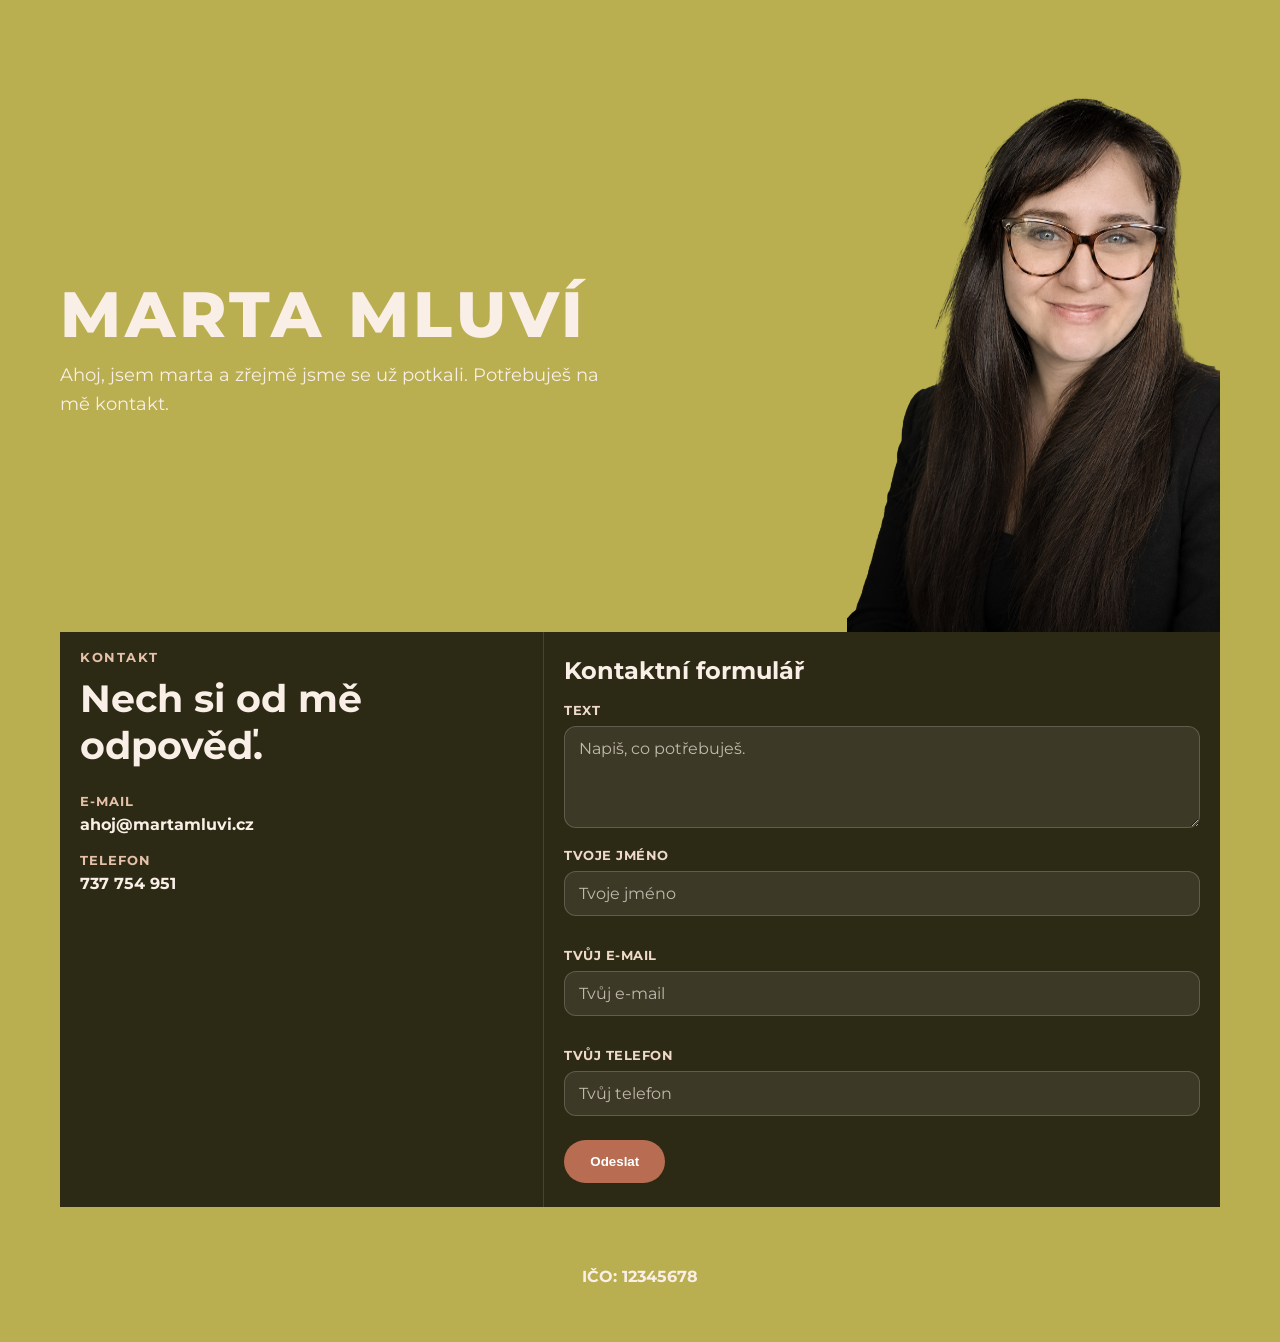
==== index.html @ 0176cd33 "hello" ====
<!doctype html>
<html lang="cs">
  <head>
    <meta charset="UTF-8" />
    <meta name="viewport" content="width=device-width, initial-scale=1.0" />
    <title>Marta Mluví</title>
    <link rel="preconnect" href="https://fonts.googleapis.com" />
    <link rel="preconnect" href="https://fonts.gstatic.com" crossorigin />
    <link
      href="https://fonts.googleapis.com/css2?family=Montserrat:wght@400;500;600;700;800&display=swap"
      rel="stylesheet"
    />
    <link rel="stylesheet" href="index.css" />
  </head>
  <body>
    <main class="page-shell">
      <section class="hero card">
        <div class="hero-copy">
          <h1>MARTA MLUVÍ</h1>
          <p class="lead">
            Ahoj, jsem marta a zřejmě jsme se už potkali. Potřebuješ na mě
            kontakt.
          </p>
        </div>

        <div class="hero-photo">
          <img src="img/portret.png" alt="Marta Mluví" />
        </div>

        <div class="photo-fill" aria-hidden="true"></div>

        <div id="kontakt" class="contact-group">
          <div class="contact-copy">
            <p class="section-label">Kontakt</p>
            <h2>Nech si od mě odpověď.</h2>

            <div class="contact-row">
              <span>E-mail</span>
              <a href="mailto:ahoj@martamluvi.cz">ahoj@martamluvi.cz</a>
            </div>

            <div class="contact-row">
              <span>Telefon</span>
              <a href="tel:+420737754951">737 754 951</a>
            </div>
          </div>

          <form class="contact-form">
            <h3>Kontaktní formulář</h3>

            <label>
              <span>Text</span>
              <textarea rows="4" placeholder="Napiš, co potřebuješ."></textarea>
            </label>

            <div class="form-grid">
              <label>
                <span>Tvoje jméno</span>
                <input type="text" placeholder="Tvoje jméno" />
              </label>

              <label>
                <span>Tvůj e-mail</span>
                <input type="email" placeholder="Tvůj e-mail" />
              </label>

              <label>
                <span>Tvůj telefon</span>
                <input type="tel" placeholder="Tvůj telefon" />
              </label>
            </div>

            <button type="submit" class="button secondary">Odeslat</button>
          </form>
        </div>
      </section>
    </main>

    <footer class="footer">
      <p>IČO: 12345678</p>
    </footer>
  </body>
</html>
---- index.css ----
:root {
  --bg: #b9ae50;
  --bg-soft: #d9d089;
  --bg-deep: #8d863f;
  --panel: #2c2a14;
  --panel-soft: #2c2a14;
  --text: #f9efe7;
  --accent: #d29a7d;
  --accent-soft: #e6c0a9;
  --accent-dark: #b86d52;
  --muted: #f0d9c8;
  --line: rgba(255, 255, 255, 0.12);
  --shadow: rgba(24, 16, 14, 0.28);
}

* {
  box-sizing: border-box;
}

html {
  scroll-behavior: smooth;
}

body {
  margin: 0;
  font-family: "Montserrat", "Segoe UI", Arial, sans-serif;
  background: #b9ae50;
  color: var(--text);
}

img {
  max-width: 100%;
  display: block;
}

.page-shell {
  max-width: 1200px;
  margin: 0 auto;
  padding: 48px 20px 24px;
}

.hero {
  display: grid;
  grid-template-columns: minmax(0, 1.1fr) minmax(0, 1fr);
  grid-template-areas:
    "copy photo"
    "contact contact";
  align-items: start;
  gap: 0;
  padding: 0;
  background: transparent;
}

.hero-copy {
  grid-area: copy;
  text-align: left;
  padding-right: 24px;
}

.eyebrow,
.section-label {
  margin: 0 0 10px;
  font-size: 0.8rem;
  letter-spacing: 0.12em;
  text-transform: uppercase;
  color: var(--accent-soft);
  font-weight: 700;
}

h1 {
  margin: 0 0 16px;
  font-size: clamp(2.4rem, 5vw, 4.8rem);
  font-weight: 800;
  letter-spacing: 0.06em;
  line-height: 0.92;
  font-family: "Montserrat", "Segoe UI", Arial, sans-serif;
}

.lead {
  margin: 0 0 28px;
  max-width: 560px;
  color: var(--text);
  font-size: 1.1rem;
  line-height: 1.7;
}

.button {
  display: inline-block;
  padding: 14px 26px;
  border: none;
  border-radius: 999px;
  background: var(--accent);
  color: white;
  text-decoration: none;
  font-weight: 700;
  transition:
    transform 0.2s ease,
    background 0.2s ease;
  cursor: pointer;
}

.button:hover {
  background: var(--accent-dark);
  transform: translateY(-1px);
}

.button.secondary {
  width: fit-content;
}

.hero-photo {
  grid-area: photo;
  position: relative;
  border-radius: 0;
  overflow: hidden;
  margin: 0;
  padding: 0;
  line-height: 0;
  align-self: start;
  height: 560px;
}

.hero-photo img {
  width: 100%;
  height: 100%;
  object-fit: contain;
  object-position: center;
  display: block;
  margin: 0;
}

.photo-fill {
  display: none;
}

.contact-group {
  grid-area: contact;
  display: grid;
  grid-template-columns: 1fr 1.4fr;
  gap: 0;
  background: #2c2a14;
  border: none;
  border-radius: 0;
  overflow: hidden;
  margin: 0;
  align-self: stretch;
  width: 100%;
}

.contact-copy,
.contact-form {
  border-radius: 0;
  background: transparent;
  border: none;
}

.contact-copy {
  padding: 18px 20px 24px;
}

.contact-copy h2 {
  margin: 0 0 24px;
  font-size: clamp(1.8rem, 3vw, 2.5rem);
}

.contact-row {
  display: flex;
  flex-direction: column;
  gap: 6px;
  margin-bottom: 18px;
  color: var(--muted);
}

.contact-row span {
  font-size: 0.82rem;
  text-transform: uppercase;
  letter-spacing: 0.08em;
  font-weight: 700;
  color: var(--accent-soft);
}

.contact-row a {
  color: var(--text);
  text-decoration: none;
  font-weight: 700;
}

.contact-form {
  padding: 24px 20px;
  border-left: 1px solid rgba(255, 255, 255, 0.12);
}

.contact-form button {
  display: inline-block;
  margin-top: 8px;
  padding: 14px 26px;
  border: none;
  border-radius: 999px;
  background: var(--accent-dark);
  color: #fff;
  font-weight: 700;
  cursor: pointer;
}

.contact-form h3 {
  margin: 0 0 18px;
  font-size: 1.5rem;
}

.contact-form label {
  display: block;
  margin-bottom: 16px;
}

.contact-form label span {
  display: block;
  margin-bottom: 8px;
  font-size: 0.8rem;
  letter-spacing: 0.04em;
  text-transform: uppercase;
  color: var(--muted);
  font-weight: 700;
}

.contact-form input,
.contact-form textarea {
  width: 100%;
  border: 1px solid rgba(255, 255, 255, 0.18);
  border-radius: 12px;
  padding: 12px 14px;
  font: inherit;
  background: rgba(255, 255, 255, 0.08);
  color: var(--text);
}

.contact-form input::placeholder,
.contact-form textarea::placeholder {
  color: rgba(249, 239, 231, 0.7);
}

.contact-form textarea {
  min-height: 100px;
  resize: vertical;
}

.form-grid {
  display: grid;
  gap: 16px;
}

.footer {
  padding: 20px 20px 40px;
  text-align: center;
  color: var(--text);
  font-weight: 700;
}

@media (min-width: 901px) {
  .page-shell {
    padding-top: 72px;
  }

  .hero-copy {
    padding-top: 28px;
    align-self: center;
  }

  .hero-photo {
    display: flex;
    justify-content: flex-end;
  }

  .hero-photo img {
    width: auto;
    max-width: 100%;
    height: 100%;
    object-fit: contain;
    object-position: right center;
  }
}

@media (max-width: 900px) {
  .hero,
  .contact-group {
    grid-template-columns: 1fr;
    grid-template-rows: auto;
  }

  .hero {
    padding: 32px 24px;
  }

  .hero-copy,
  .hero-photo,
  .photo-fill,
  .contact-group {
    grid-column: 1;
    grid-row: auto;
  }

  .hero-photo {
    display: flex;
    justify-content: flex-end;
    width: 100%;
  }

  .hero-photo img {
    width: auto;
    max-width: 100%;
    height: 100%;
    object-fit: contain;
    object-position: right center;
  }

  .photo-fill {
    min-height: 0;
    display: none;
  }

  .contact-form {
    border-left: none;
    border-top: 1px solid rgba(255, 255, 255, 0.12);
  }
}
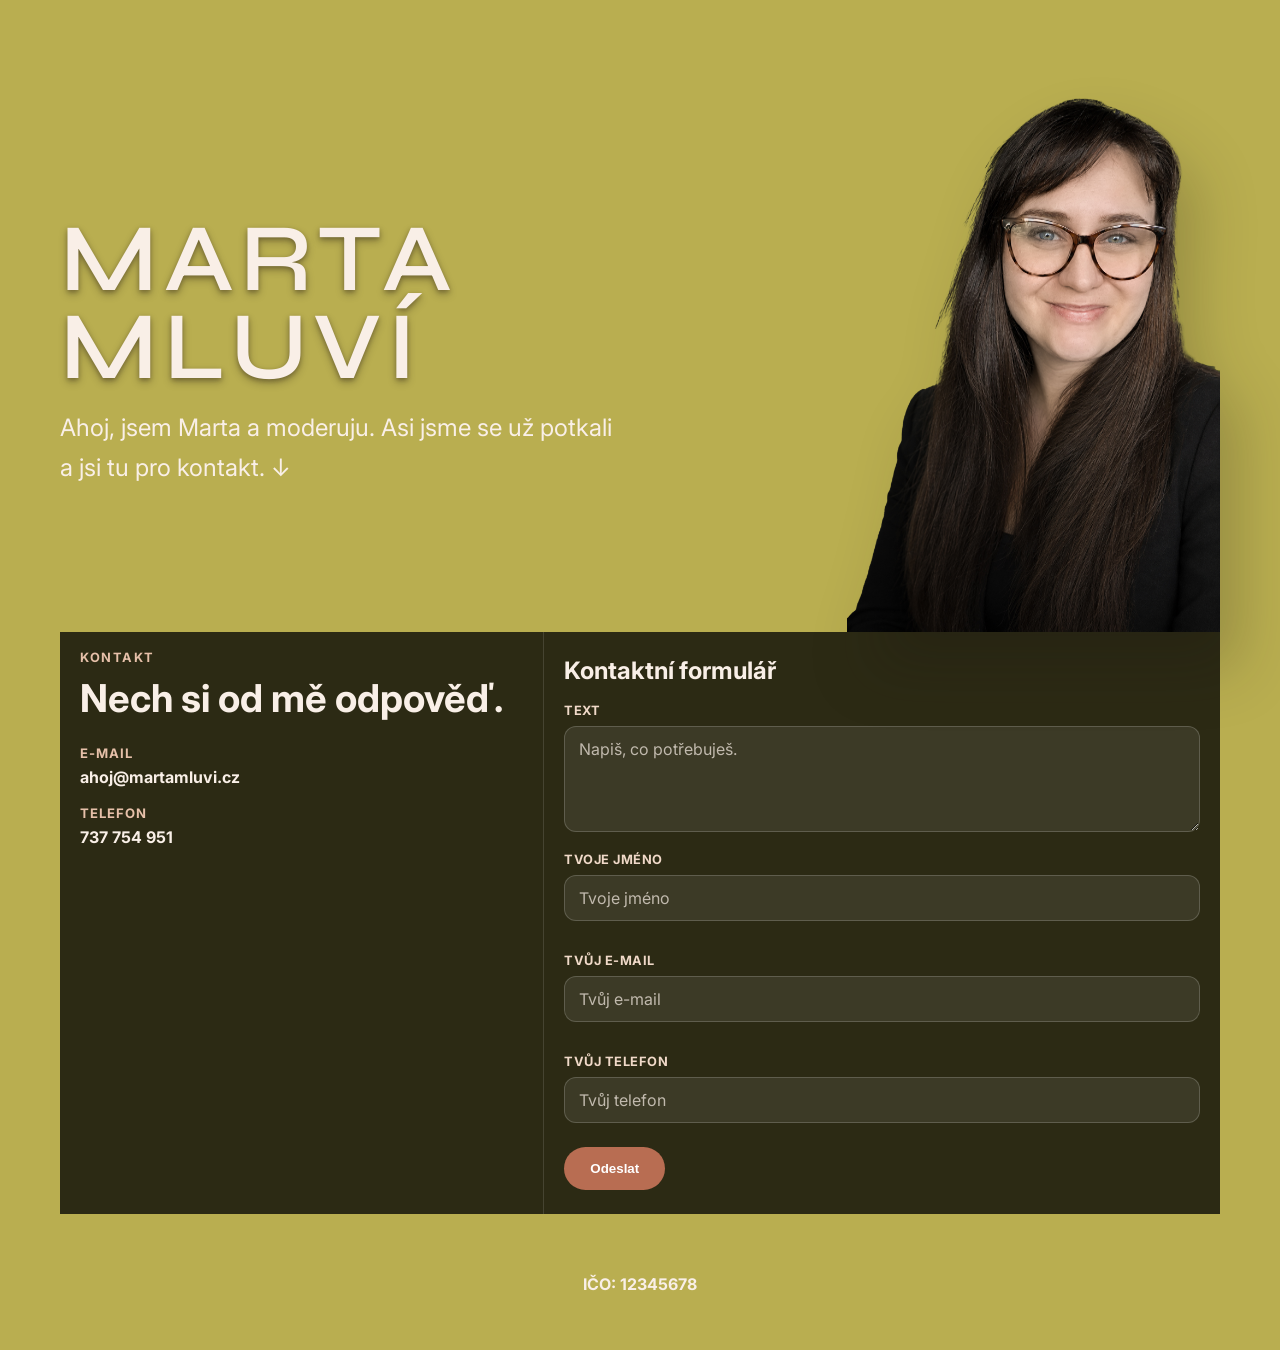
==== commit c29d9550: "new page" ====
--- a/index.html
+++ b/index.html
@@ -7,7 +7,7 @@
     <link rel="preconnect" href="https://fonts.googleapis.com" />
     <link rel="preconnect" href="https://fonts.gstatic.com" crossorigin />
     <link
-      href="https://fonts.googleapis.com/css2?family=Montserrat:wght@400;500;600;700;800&display=swap"
+      href="https://fonts.googleapis.com/css2?family=Inter:ital,opsz,wght@0,14..32,100..900;1,14..32,100..900&family=Syne:wght@400..800&display=swap"
       rel="stylesheet"
     />
     <link rel="stylesheet" href="index.css" />
@@ -18,8 +18,8 @@
         <div class="hero-copy">
           <h1>MARTA MLUVÍ</h1>
           <p class="lead">
-            Ahoj, jsem marta a zřejmě jsme se už potkali. Potřebuješ na mě
-            kontakt.
+            Ahoj, jsem Marta a&nbsp;moderuju. Asi jsme se už potkali a jsi tu pro kontakt.
+            <span class="lead-arrow" aria-hidden="true">↓</span>
           </p>
         </div>
 
--- a/index.css
+++ b/index.css
@@ -23,7 +23,7 @@
 
 body {
   margin: 0;
-  font-family: "Montserrat", "Segoe UI", Arial, sans-serif;
+  font-family: "Inter", "Segoe UI", Arial, sans-serif;
   background: #b9ae50;
   color: var(--text);
 }
@@ -55,6 +55,7 @@
   grid-area: copy;
   text-align: left;
   padding-right: 24px;
+  max-width: 100%;
 }
 
 .eyebrow,
@@ -69,18 +70,21 @@
 
 h1 {
   margin: 0 0 16px;
-  font-size: clamp(2.4rem, 5vw, 4.8rem);
-  font-weight: 800;
+  font-size: 96px;
+  font-weight: 600;
   letter-spacing: 0.06em;
   line-height: 0.92;
-  font-family: "Montserrat", "Segoe UI", Arial, sans-serif;
+  font-family: "Syne", "Inter", "Segoe UI", Arial, sans-serif;
+  text-shadow:
+    0 2px 4px var(--shadow),
+    0 4px 8px var(--shadow);
 }
 
 .lead {
   margin: 0 0 28px;
   max-width: 560px;
   color: var(--text);
-  font-size: 1.1rem;
+  font-size: 1.5rem;
   line-height: 1.7;
 }
 
@@ -112,21 +116,23 @@
   grid-area: photo;
   position: relative;
   border-radius: 0;
-  overflow: hidden;
+  overflow: visible;
   margin: 0;
   padding: 0;
   line-height: 0;
   align-self: start;
   height: 560px;
+  filter: drop-shadow(18px 36px 30px rgba(24, 16, 14, 0.22));
 }
 
 .hero-photo img {
   width: 100%;
   height: 100%;
   object-fit: contain;
-  object-position: center;
+  object-position: center center;
   display: block;
   margin: 0;
+  border-radius: 0;
 }
 
 .photo-fill {
@@ -287,29 +293,79 @@
   }
 
   .hero {
-    padding: 32px 24px;
+    padding: 32px 24px 0;
+    display: flex;
+    flex-direction: column;
+    gap: 0;
   }
 
   .hero-copy,
   .hero-photo,
-  .photo-fill,
+  .photo-fill {
+    grid-column: auto;
+    grid-row: auto;
+  }
+
   .contact-group {
-    grid-column: 1;
-    grid-row: auto;
+    grid-column: 1 / -1;
+    grid-row: 3;
+    width: 100%;
+    margin-top: 0;
+  }
+
+  .hero-copy {
+    display: block;
+    padding-right: 0;
+    max-width: 100%;
+    overflow-wrap: anywhere;
+  }
+
+  .hero-copy h1 {
+    font-size: clamp(2.8rem, 10vw, 4rem);
+    letter-spacing: 0.04em;
+    line-height: 0.96;
+    max-width: 100%;
+    word-break: break-word;
+    margin-bottom: 12px;
+  }
+
+  .hero-copy .lead {
+    max-width: 100%;
+    width: 100%;
+    font-size: 1.5rem;
+    line-height: 1.6;
+    overflow-wrap: anywhere;
+    margin-bottom: 16px;
+    padding-top: 0;
+    margin-left: 0;
+    position: relative;
+  }
+
+  .lead-arrow {
+    display: inline-block;
+    margin-left: 0.2em;
+    font-size: 0.9em;
+    transform: translateY(-1px);
+    opacity: 0.9;
   }
 
   .hero-photo {
     display: flex;
-    justify-content: flex-end;
+    justify-content: center;
     width: 100%;
+    height: 100%;
+    min-height: 220px;
+    margin-bottom: 0;
+    align-self: stretch;
+    overflow: visible;
   }
 
   .hero-photo img {
-    width: auto;
+    width: 100%;
     max-width: 100%;
-    height: 100%;
-    object-fit: contain;
-    object-position: right center;
+    height: auto;
+    object-fit: cover;
+    object-position: center center;
   }
 
   .photo-fill {
@@ -322,3 +378,27 @@
     border-top: 1px solid rgba(255, 255, 255, 0.12);
   }
 }
+
+@media (max-width: 435px) {
+  .hero {
+    padding: 24px 16px 0;
+    gap: 0 12px;
+  }
+
+  .hero-copy h1 {
+    margin-bottom: 8px;
+  }
+
+  .hero-copy .lead {
+    margin-bottom: 0;
+  }
+
+  .hero-photo {
+    min-height: 180px;
+    margin-bottom: 0;
+  }
+
+  .contact-group {
+    margin-top: 0;
+  }
+}
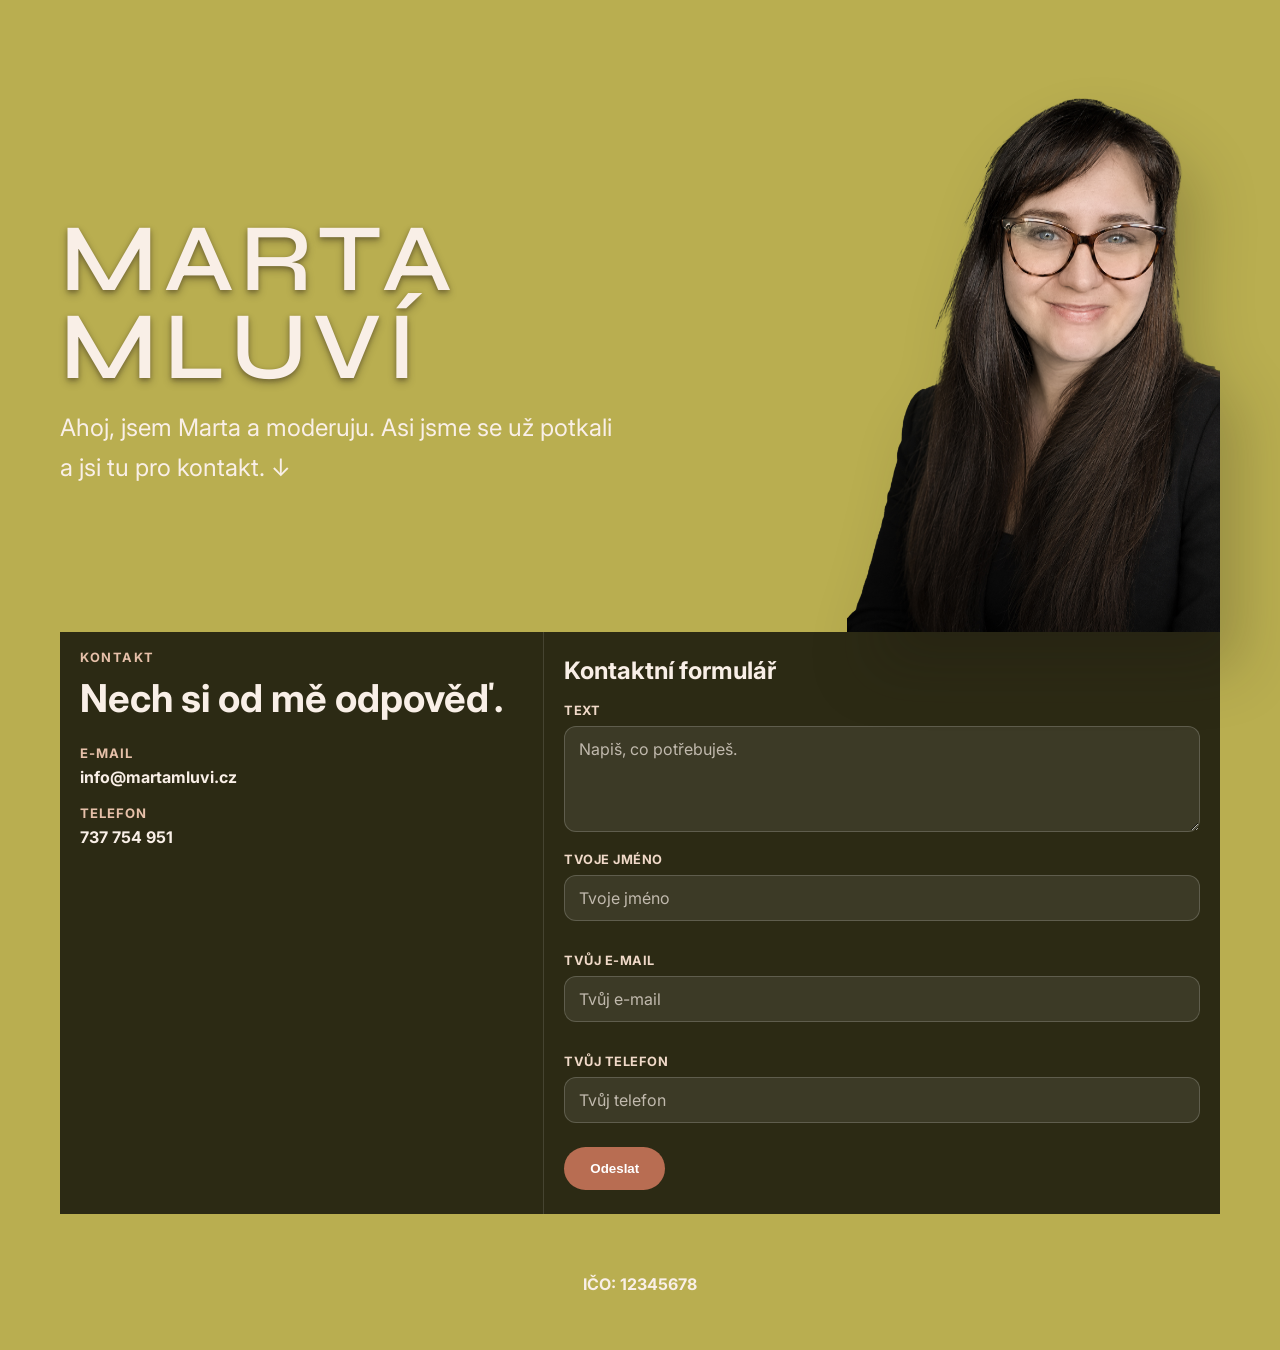
==== commit de0204a7: "mail change" ====
--- a/index.html
+++ b/index.html
@@ -18,7 +18,8 @@
         <div class="hero-copy">
           <h1>MARTA MLUVÍ</h1>
           <p class="lead">
-            Ahoj, jsem Marta a&nbsp;moderuju. Asi jsme se už potkali a jsi tu pro kontakt.
+            Ahoj, jsem Marta a&nbsp;moderuju. Asi jsme se už potkali a jsi tu
+            pro kontakt.
             <span class="lead-arrow" aria-hidden="true">↓</span>
           </p>
         </div>
@@ -36,7 +37,7 @@
 
             <div class="contact-row">
               <span>E-mail</span>
-              <a href="mailto:ahoj@martamluvi.cz">ahoj@martamluvi.cz</a>
+              <a href="mailto:info@martamluvi.cz">info@martamluvi.cz</a>
             </div>
 
             <div class="contact-row">
--- a/index.css
+++ b/index.css
@@ -293,7 +293,9 @@
   }
 
   .hero {
-    padding: 32px 24px 0;
+    width: min(100%, 560px);
+    margin: 0 auto;
+    padding: 32px 16px 0;
     display: flex;
     flex-direction: column;
     gap: 0;
@@ -309,8 +311,9 @@
   .contact-group {
     grid-column: 1 / -1;
     grid-row: 3;
-    width: 100%;
-    margin-top: 0;
+    width: min(100%, 560px);
+    max-width: 100%;
+    margin: 0 auto;
   }
 
   .hero-copy {
@@ -341,21 +344,14 @@
     position: relative;
   }
 
-  .lead-arrow {
-    display: inline-block;
-    margin-left: 0.2em;
-    font-size: 0.9em;
-    transform: translateY(-1px);
-    opacity: 0.9;
-  }
-
   .hero-photo {
     display: flex;
     justify-content: center;
-    width: 100%;
+    width: min(100%, 500px);
+    max-width: 100%;
     height: 100%;
     min-height: 220px;
-    margin-bottom: 0;
+    margin: 0 auto;
     align-self: stretch;
     overflow: visible;
   }
@@ -366,6 +362,7 @@
     height: auto;
     object-fit: cover;
     object-position: center center;
+    display: block;
   }
 
   .photo-fill {
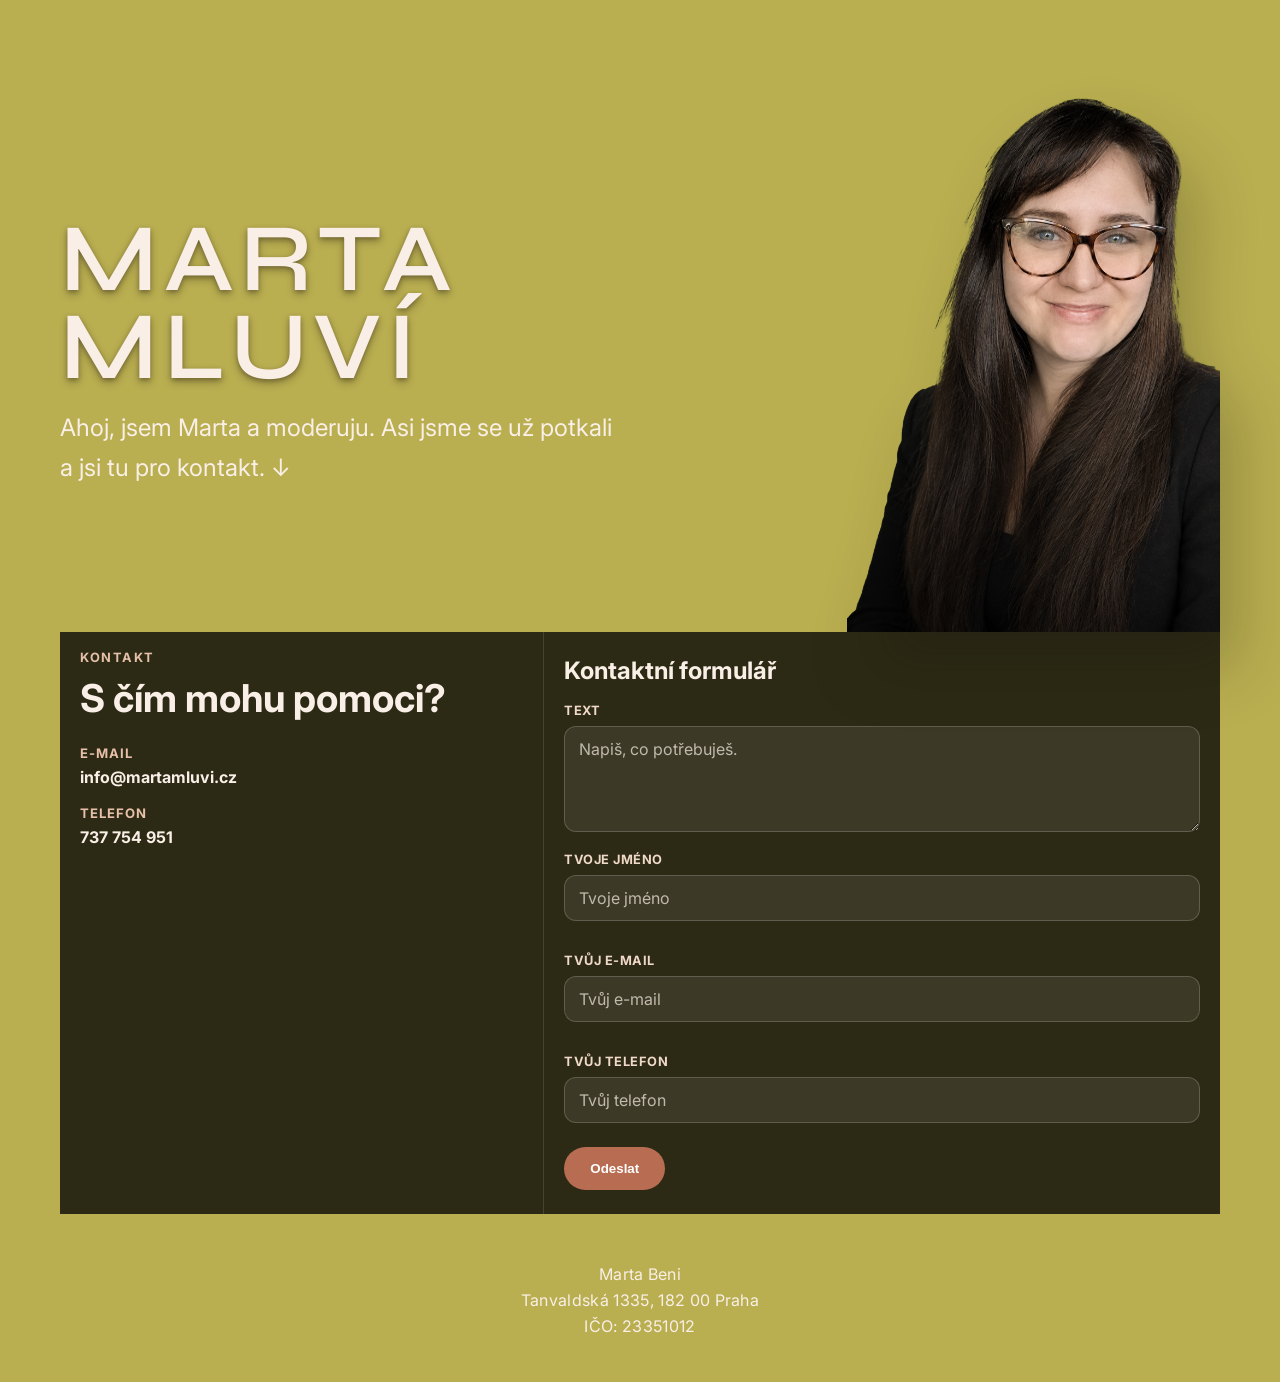
==== commit 4ce60ac2: "footer" ====
--- a/index.html
+++ b/index.html
@@ -33,7 +33,7 @@
         <div id="kontakt" class="contact-group">
           <div class="contact-copy">
             <p class="section-label">Kontakt</p>
-            <h2>Nech si od mě odpověď.</h2>
+            <h2>S čím mohu pomoci?</h2>
 
             <div class="contact-row">
               <span>E-mail</span>
@@ -78,7 +78,9 @@
     </main>
 
     <footer class="footer">
-      <p>IČO: 12345678</p>
+      <p>Marta Beni</p>
+      <p>Tanvaldská 1335, 182 00 Praha</p>
+      <p>IČO: 23351012</p>
     </footer>
   </body>
 </html>
--- a/index.css
+++ b/index.css
@@ -258,7 +258,12 @@
   padding: 20px 20px 40px;
   text-align: center;
   color: var(--text);
-  font-weight: 700;
+  font-weight: 400;
+  letter-spacing: 0.02em;
+}
+
+.footer p {
+  margin: 6px 0;
 }
 
 @media (min-width: 901px) {
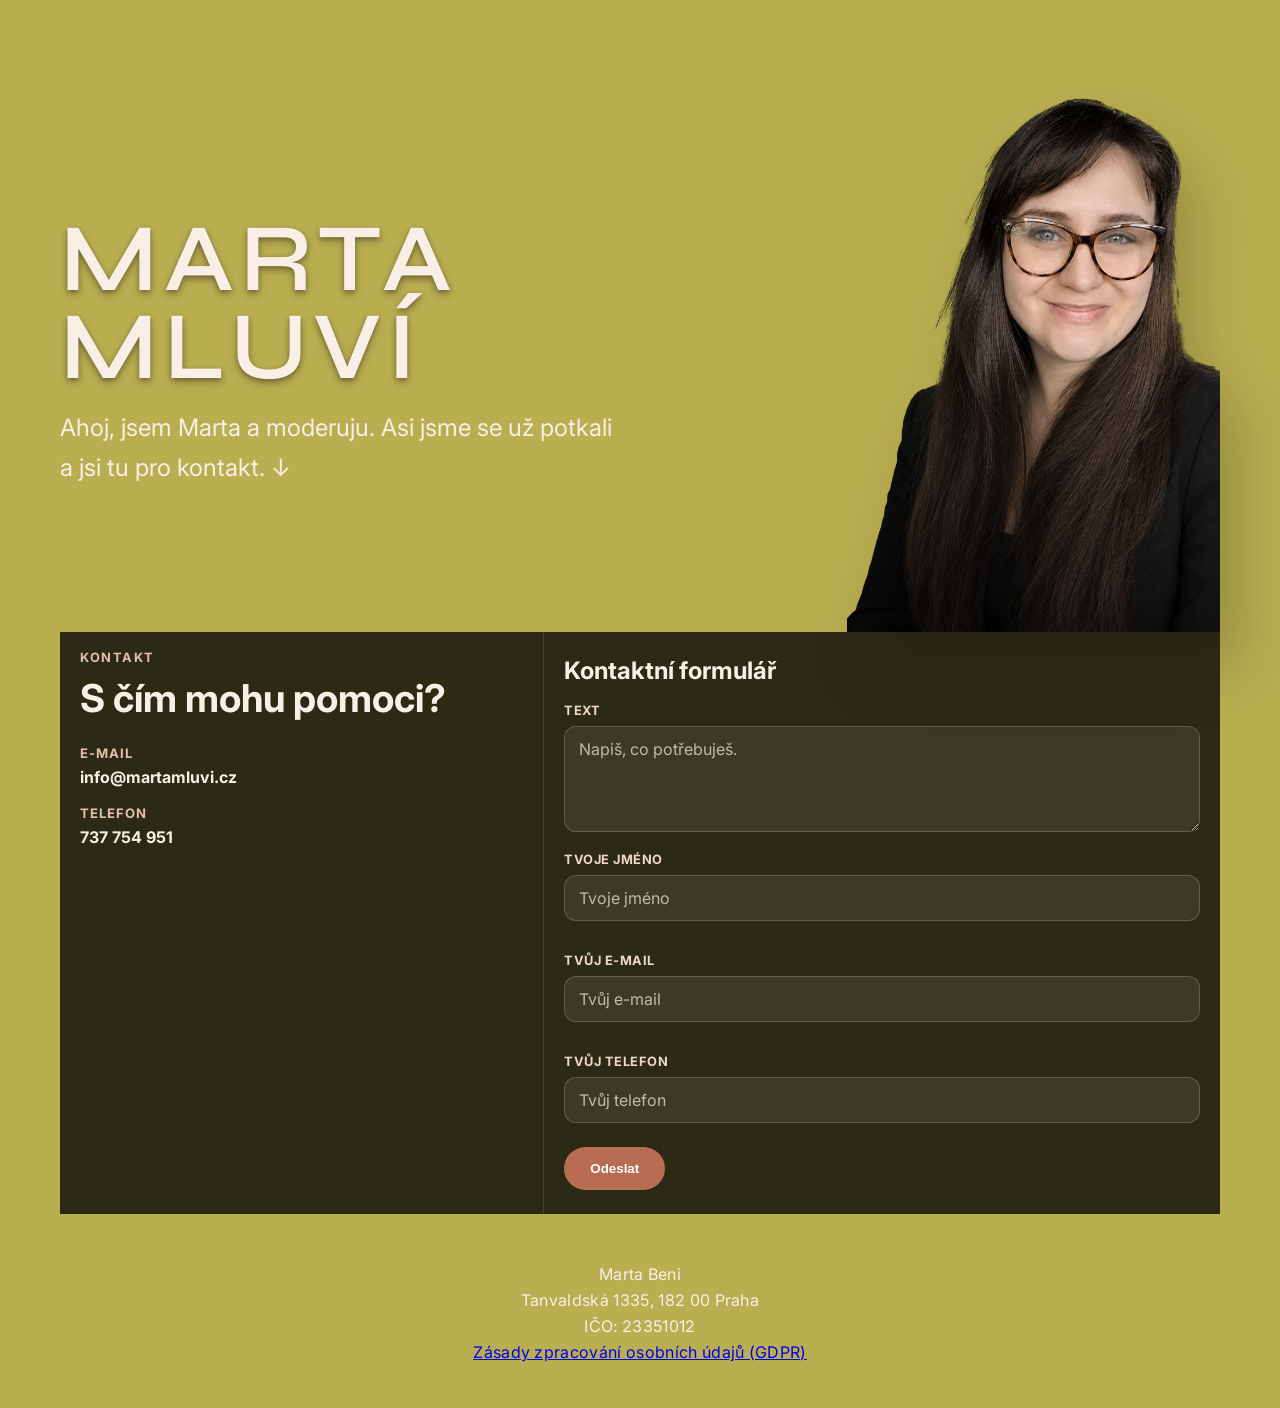
==== commit 283ed556: "gdpr" ====
--- a/index.html
+++ b/index.html
@@ -81,6 +81,7 @@
       <p>Marta Beni</p>
       <p>Tanvaldská 1335, 182 00 Praha</p>
       <p>IČO: 23351012</p>
+      <p><a href="gdpr.html">Zásady zpracování osobních údajů (GDPR)</a></p>
     </footer>
   </body>
 </html>
